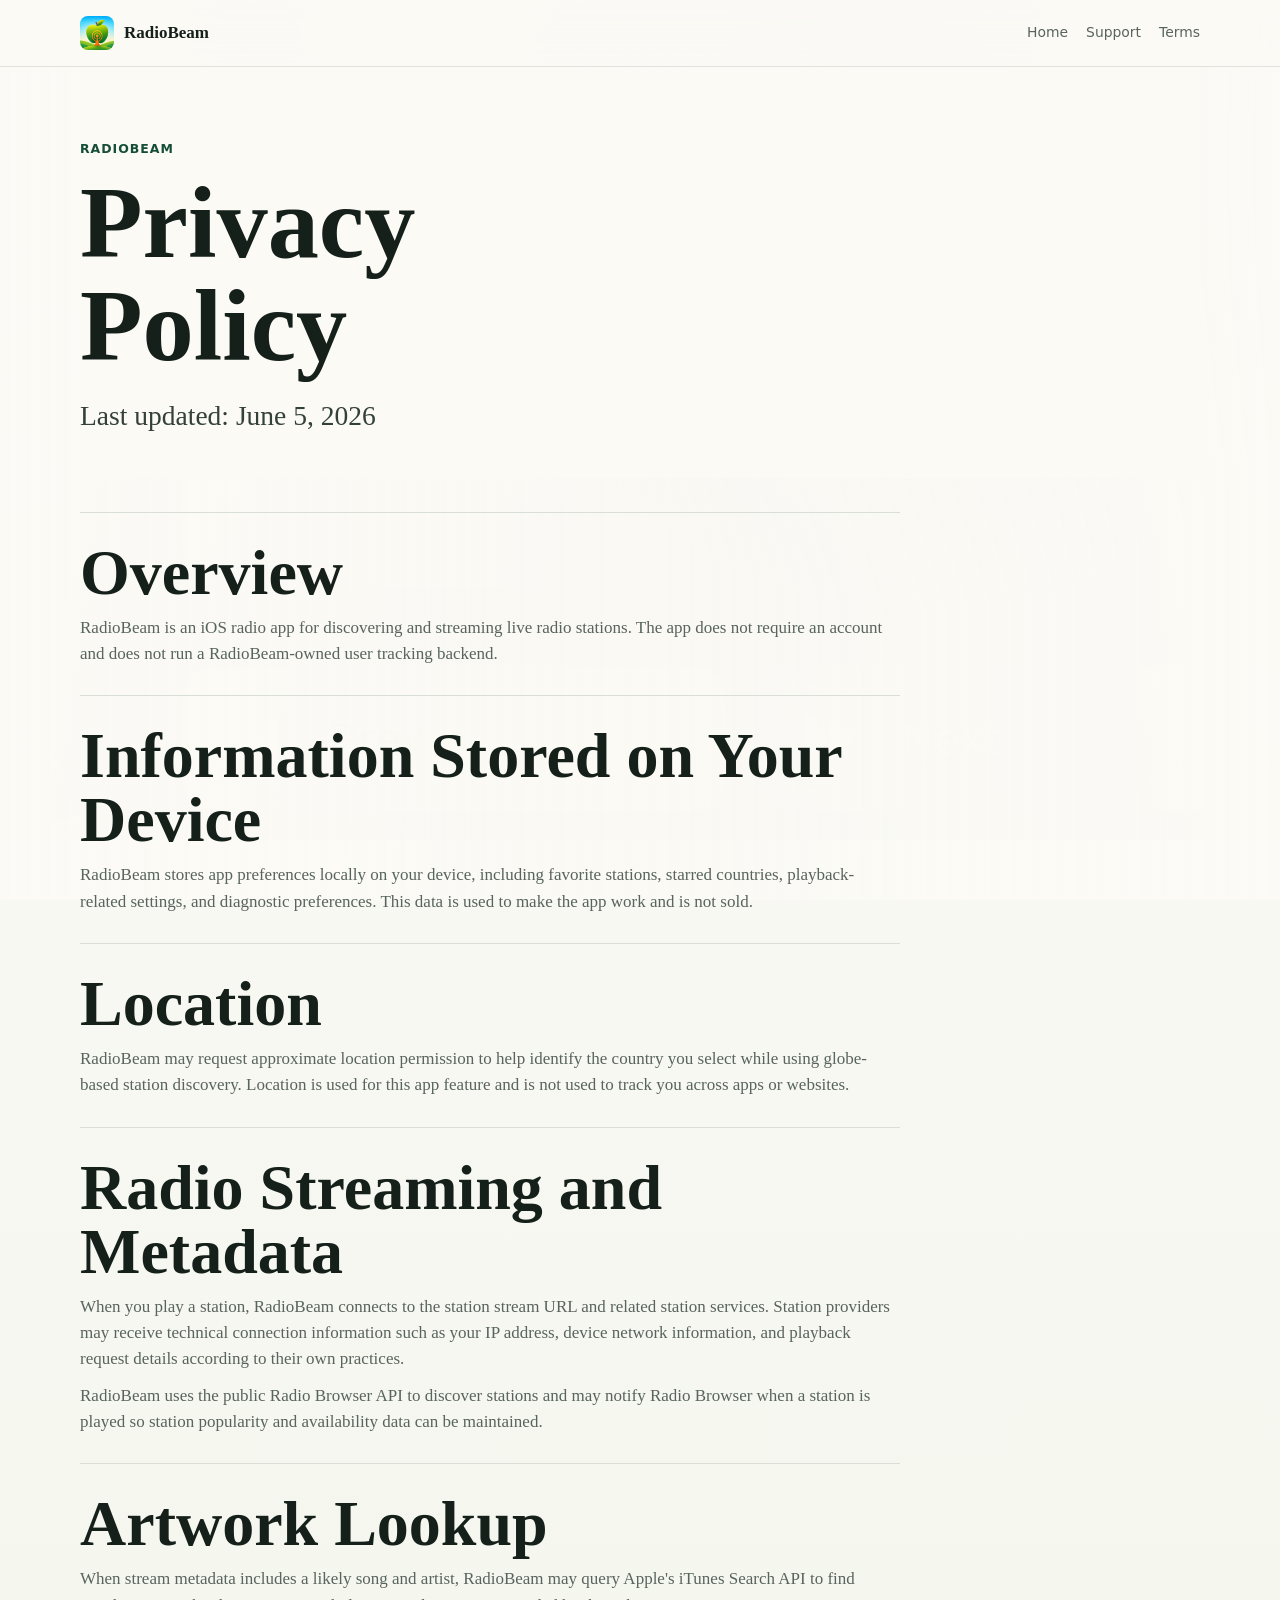
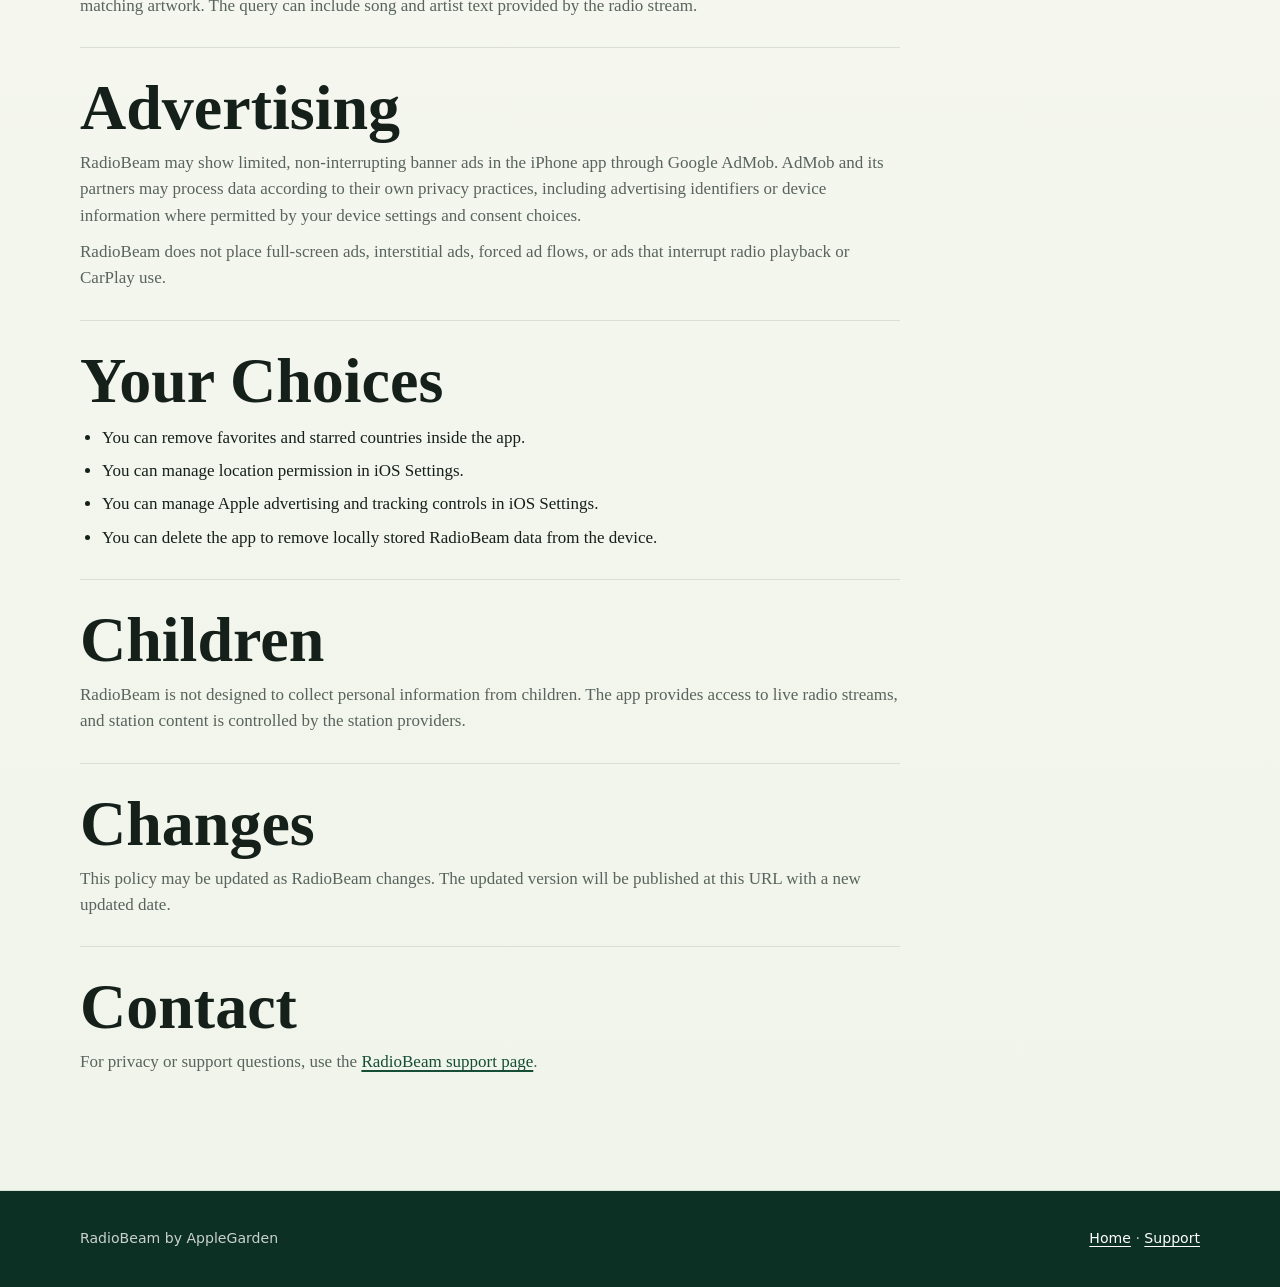
==== docs/privacy/index.html @ c09bc0a4 "Add RadioBeam public Pages site" ====
<!doctype html>
<html lang="en">
  <head>
    <meta charset="utf-8">
    <meta name="viewport" content="width=device-width, initial-scale=1">
    <title>Privacy Policy - RadioBeam</title>
    <meta name="description" content="Privacy Policy for RadioBeam.">
    <link rel="icon" href="../images/radiobeam-logo.png">
    <link rel="stylesheet" href="../assets/site.css">
  </head>
  <body>
    <header class="site-header">
      <nav class="nav" aria-label="Primary">
        <a class="brand" href="../">
          <img src="../images/radiobeam-logo.png" alt="">
          <span>RadioBeam</span>
        </a>
        <div class="nav-links">
          <a href="../">Home</a>
          <a href="../support/">Support</a>
          <a href="../terms/">Terms</a>
        </div>
      </nav>
    </header>

    <main class="wrap">
      <section class="page-hero">
        <p class="eyebrow">RadioBeam</p>
        <h1>Privacy Policy</h1>
        <p class="lead">Last updated: June 5, 2026</p>
      </section>

      <section class="content" aria-label="Privacy Policy content">
        <article class="policy-card">
          <h2>Overview</h2>
          <p>RadioBeam is an iOS radio app for discovering and streaming live radio stations. The app does not require an account and does not run a RadioBeam-owned user tracking backend.</p>
        </article>

        <article class="policy-card">
          <h2>Information Stored on Your Device</h2>
          <p>RadioBeam stores app preferences locally on your device, including favorite stations, starred countries, playback-related settings, and diagnostic preferences. This data is used to make the app work and is not sold.</p>
        </article>

        <article class="policy-card">
          <h2>Location</h2>
          <p>RadioBeam may request approximate location permission to help identify the country you select while using globe-based station discovery. Location is used for this app feature and is not used to track you across apps or websites.</p>
        </article>

        <article class="policy-card">
          <h2>Radio Streaming and Metadata</h2>
          <p>When you play a station, RadioBeam connects to the station stream URL and related station services. Station providers may receive technical connection information such as your IP address, device network information, and playback request details according to their own practices.</p>
          <p>RadioBeam uses the public Radio Browser API to discover stations and may notify Radio Browser when a station is played so station popularity and availability data can be maintained.</p>
        </article>

        <article class="policy-card">
          <h2>Artwork Lookup</h2>
          <p>When stream metadata includes a likely song and artist, RadioBeam may query Apple's iTunes Search API to find matching artwork. The query can include song and artist text provided by the radio stream.</p>
        </article>

        <article class="policy-card">
          <h2>Advertising</h2>
          <p>RadioBeam may show limited, non-interrupting banner ads in the iPhone app through Google AdMob. AdMob and its partners may process data according to their own privacy practices, including advertising identifiers or device information where permitted by your device settings and consent choices.</p>
          <p>RadioBeam does not place full-screen ads, interstitial ads, forced ad flows, or ads that interrupt radio playback or CarPlay use.</p>
        </article>

        <article class="policy-card" id="choices">
          <h2>Your Choices</h2>
          <ul>
            <li>You can remove favorites and starred countries inside the app.</li>
            <li>You can manage location permission in iOS Settings.</li>
            <li>You can manage Apple advertising and tracking controls in iOS Settings.</li>
            <li>You can delete the app to remove locally stored RadioBeam data from the device.</li>
          </ul>
        </article>

        <article class="policy-card">
          <h2>Children</h2>
          <p>RadioBeam is not designed to collect personal information from children. The app provides access to live radio streams, and station content is controlled by the station providers.</p>
        </article>

        <article class="policy-card">
          <h2>Changes</h2>
          <p>This policy may be updated as RadioBeam changes. The updated version will be published at this URL with a new updated date.</p>
        </article>

        <article class="policy-card">
          <h2>Contact</h2>
          <p>For privacy or support questions, use the <a href="../support/">RadioBeam support page</a>.</p>
        </article>
      </section>
    </main>

    <footer class="site-footer">
      <div class="footer-inner">
        <span>RadioBeam by AppleGarden</span>
        <span><a href="../">Home</a> · <a href="../support/">Support</a></span>
      </div>
    </footer>
  </body>
</html>
---- docs/assets/site.css ----
:root {
  color-scheme: light;
  --ink: #16201b;
  --muted: #58645d;
  --paper: #fbfaf5;
  --panel: #ffffff;
  --line: #d9ded6;
  --forest: #154d36;
  --moss: #6f8c44;
  --signal: #f1b84b;
  --sky: #8fc7d5;
  --deep: #0d3024;
  --shadow: 0 22px 60px rgba(15, 34, 25, 0.16);
}

* {
  box-sizing: border-box;
}

html {
  scroll-behavior: smooth;
}

body {
  margin: 0;
  background:
    linear-gradient(180deg, rgba(251, 250, 245, 0.96), rgba(238, 243, 232, 0.92)),
    url("../images/carplay-now-playing.png") center top / min(1400px, 130vw) auto no-repeat fixed;
  color: var(--ink);
  font-family: ui-serif, Georgia, Cambria, "Times New Roman", serif;
  font-size: 17px;
  line-height: 1.55;
}

body::before {
  content: "";
  position: fixed;
  inset: 0;
  z-index: -1;
  background:
    linear-gradient(90deg, rgba(251, 250, 245, 0.96) 0%, rgba(251, 250, 245, 0.84) 48%, rgba(251, 250, 245, 0.96) 100%),
    radial-gradient(circle at 72% 18%, rgba(143, 199, 213, 0.26), transparent 28rem);
  pointer-events: none;
}

a {
  color: var(--forest);
  text-decoration-thickness: 0.09em;
  text-underline-offset: 0.18em;
}

a:hover {
  color: var(--deep);
}

.site-header {
  position: sticky;
  top: 0;
  z-index: 10;
  backdrop-filter: blur(18px);
  background: rgba(251, 250, 245, 0.86);
  border-bottom: 1px solid rgba(217, 222, 214, 0.82);
}

.nav {
  width: min(1120px, calc(100% - 32px));
  min-height: 66px;
  margin: 0 auto;
  display: flex;
  align-items: center;
  justify-content: space-between;
  gap: 20px;
}

.brand {
  display: inline-flex;
  align-items: center;
  gap: 10px;
  color: var(--ink);
  font-weight: 700;
  text-decoration: none;
}

.brand img {
  width: 34px;
  height: 34px;
  border-radius: 8px;
}

.nav-links {
  display: flex;
  flex-wrap: wrap;
  align-items: center;
  justify-content: flex-end;
  gap: 8px 18px;
  font-family: ui-sans-serif, system-ui, -apple-system, BlinkMacSystemFont, "Segoe UI", sans-serif;
  font-size: 0.87rem;
}

.nav-links a {
  color: var(--muted);
  text-decoration: none;
}

.nav-links a:hover {
  color: var(--forest);
}

.wrap {
  width: min(1120px, calc(100% - 32px));
  margin: 0 auto;
}

.hero {
  min-height: calc(100vh - 66px);
  display: grid;
  grid-template-columns: minmax(0, 1.02fr) minmax(320px, 0.98fr);
  align-items: center;
  gap: clamp(34px, 6vw, 78px);
  padding: 54px 0 42px;
}

.eyebrow {
  margin: 0 0 14px;
  color: var(--forest);
  font-family: ui-sans-serif, system-ui, -apple-system, BlinkMacSystemFont, "Segoe UI", sans-serif;
  font-size: 0.78rem;
  font-weight: 800;
  letter-spacing: 0.08em;
  text-transform: uppercase;
}

h1,
h2,
h3 {
  margin: 0;
  line-height: 1;
  letter-spacing: 0;
}

h1 {
  max-width: 100%;
  overflow-wrap: normal;
  font-size: clamp(3.8rem, 7.2vw, 6.8rem);
  font-weight: 900;
}

h2 {
  font-size: clamp(2.2rem, 5vw, 4.4rem);
  font-weight: 900;
}

h3 {
  font-size: 1.18rem;
}

.lead {
  max-width: 620px;
  margin: 22px 0 0;
  color: #344139;
  font-size: clamp(1.25rem, 2.5vw, 1.72rem);
  line-height: 1.25;
}

.hero-actions {
  display: flex;
  flex-wrap: wrap;
  gap: 12px;
  margin-top: 30px;
}

.button {
  display: inline-flex;
  min-height: 46px;
  align-items: center;
  justify-content: center;
  border: 1px solid var(--forest);
  border-radius: 6px;
  padding: 11px 17px;
  background: var(--forest);
  color: #fff;
  font-family: ui-sans-serif, system-ui, -apple-system, BlinkMacSystemFont, "Segoe UI", sans-serif;
  font-size: 0.93rem;
  font-weight: 760;
  text-decoration: none;
}

.button.secondary {
  background: rgba(255, 255, 255, 0.54);
  color: var(--forest);
}

.button:hover {
  transform: translateY(-1px);
}

.device-stage {
  position: relative;
  min-height: 610px;
}

.carplay-shot {
  width: min(100%, 620px);
  margin-left: auto;
  display: block;
  border: 9px solid #101714;
  border-radius: 8px;
  box-shadow: var(--shadow);
}

.phone-shot {
  position: absolute;
  right: min(7vw, 66px);
  bottom: 0;
  width: min(42%, 210px);
  border: 8px solid #101714;
  border-radius: 31px;
  box-shadow: 0 20px 52px rgba(15, 34, 25, 0.22);
}

.stats {
  display: grid;
  grid-template-columns: repeat(3, 1fr);
  gap: 1px;
  margin-top: 38px;
  border: 1px solid var(--line);
  background: var(--line);
}

.stat {
  min-height: 96px;
  padding: 17px 16px;
  background: rgba(255, 255, 255, 0.68);
}

.stat strong {
  display: block;
  color: var(--forest);
  font-size: 1.42rem;
  line-height: 1;
}

.stat span {
  display: block;
  margin-top: 7px;
  color: var(--muted);
  font-family: ui-sans-serif, system-ui, -apple-system, BlinkMacSystemFont, "Segoe UI", sans-serif;
  font-size: 0.82rem;
}

.section {
  padding: 74px 0;
  border-top: 1px solid rgba(217, 222, 214, 0.8);
  background: rgba(251, 250, 245, 0.88);
}

.section.alt {
  background: rgba(231, 239, 225, 0.86);
}

.section-grid {
  display: grid;
  grid-template-columns: minmax(220px, 0.78fr) minmax(0, 1.22fr);
  gap: clamp(32px, 5vw, 70px);
  align-items: start;
}

.section-copy {
  max-width: 560px;
  margin-top: 18px;
  color: var(--muted);
  font-size: 1.05rem;
}

.feature-grid {
  display: grid;
  grid-template-columns: repeat(2, minmax(0, 1fr));
  gap: 14px;
}

.feature {
  min-height: 164px;
  border: 1px solid var(--line);
  border-radius: 8px;
  padding: 22px;
  background: rgba(255, 255, 255, 0.76);
}

.feature p,
.link-row p,
.policy-card p {
  margin: 10px 0 0;
  color: var(--muted);
}

.app-links {
  display: grid;
  gap: 12px;
}

.link-row {
  display: grid;
  grid-template-columns: 1fr auto;
  gap: 18px;
  align-items: center;
  border: 1px solid var(--line);
  border-radius: 8px;
  padding: 18px;
  background: rgba(255, 255, 255, 0.78);
}

.url {
  overflow-wrap: anywhere;
  color: var(--deep);
  font-family: ui-monospace, SFMono-Regular, Menlo, Consolas, "Liberation Mono", monospace;
  font-size: 0.9rem;
}

.copy-button {
  min-width: 82px;
  min-height: 38px;
  border: 1px solid var(--forest);
  border-radius: 6px;
  background: transparent;
  color: var(--forest);
  cursor: pointer;
  font-family: ui-sans-serif, system-ui, -apple-system, BlinkMacSystemFont, "Segoe UI", sans-serif;
  font-weight: 750;
}

.copy-button:hover {
  background: rgba(21, 77, 54, 0.08);
}

.screenshot-row {
  display: grid;
  grid-template-columns: 0.72fr 0.28fr;
  gap: 18px;
  align-items: end;
}

.screenshot-row img {
  width: 100%;
  border: 7px solid #101714;
  box-shadow: var(--shadow);
}

.screenshot-row img:first-child {
  border-radius: 8px;
}

.screenshot-row img:last-child {
  border-radius: 30px;
}

.page-hero {
  padding: 72px 0 44px;
  background: rgba(251, 250, 245, 0.92);
}

.page-hero h1 {
  max-width: 12ch;
  font-size: clamp(3.2rem, 8vw, 6.8rem);
}

.content {
  max-width: 820px;
  padding: 34px 0 86px;
}

.policy-card {
  border-top: 1px solid var(--line);
  padding: 28px 0;
}

.policy-card ul {
  margin: 12px 0 0;
  padding-left: 22px;
}

.policy-card li + li {
  margin-top: 7px;
}

.site-footer {
  border-top: 1px solid var(--line);
  background: var(--deep);
  color: rgba(255, 255, 255, 0.78);
}

.footer-inner {
  width: min(1120px, calc(100% - 32px));
  min-height: 96px;
  margin: 0 auto;
  display: flex;
  align-items: center;
  justify-content: space-between;
  gap: 18px;
  font-family: ui-sans-serif, system-ui, -apple-system, BlinkMacSystemFont, "Segoe UI", sans-serif;
  font-size: 0.88rem;
}

.footer-inner a {
  color: #fff;
}

@media (max-width: 860px) {
  .nav {
    align-items: flex-start;
    flex-direction: column;
    padding: 14px 0;
  }

  .nav-links {
    justify-content: flex-start;
  }

  .hero,
  .section-grid {
    grid-template-columns: 1fr;
  }

  .hero {
    min-height: 0;
    padding-top: 46px;
  }

  .device-stage {
    min-height: auto;
    padding-bottom: 42px;
  }

  .phone-shot {
    width: min(35%, 160px);
    right: 18px;
  }

  .stats,
  .feature-grid,
  .screenshot-row {
    grid-template-columns: 1fr;
  }

  .screenshot-row img:last-child {
    width: min(72%, 270px);
  }

  .link-row {
    grid-template-columns: 1fr;
  }
}

@media (max-width: 540px) {
  body {
    font-size: 16px;
  }

  .wrap,
  .nav,
  .footer-inner {
    width: min(100% - 24px, 1120px);
  }

  h1 {
    font-size: clamp(3.05rem, 16vw, 3.55rem);
  }

  .lead {
    font-size: 1.18rem;
  }

  .hero-actions {
    flex-direction: column;
  }

  .button {
    width: 100%;
  }

  .carplay-shot {
    border-width: 6px;
  }

  .phone-shot {
    position: relative;
    right: auto;
    display: block;
    width: min(72%, 240px);
    margin: -24px auto 0;
  }

  .section {
    padding: 54px 0;
  }

  .footer-inner {
    align-items: flex-start;
    flex-direction: column;
    justify-content: center;
    padding: 22px 0;
  }
}
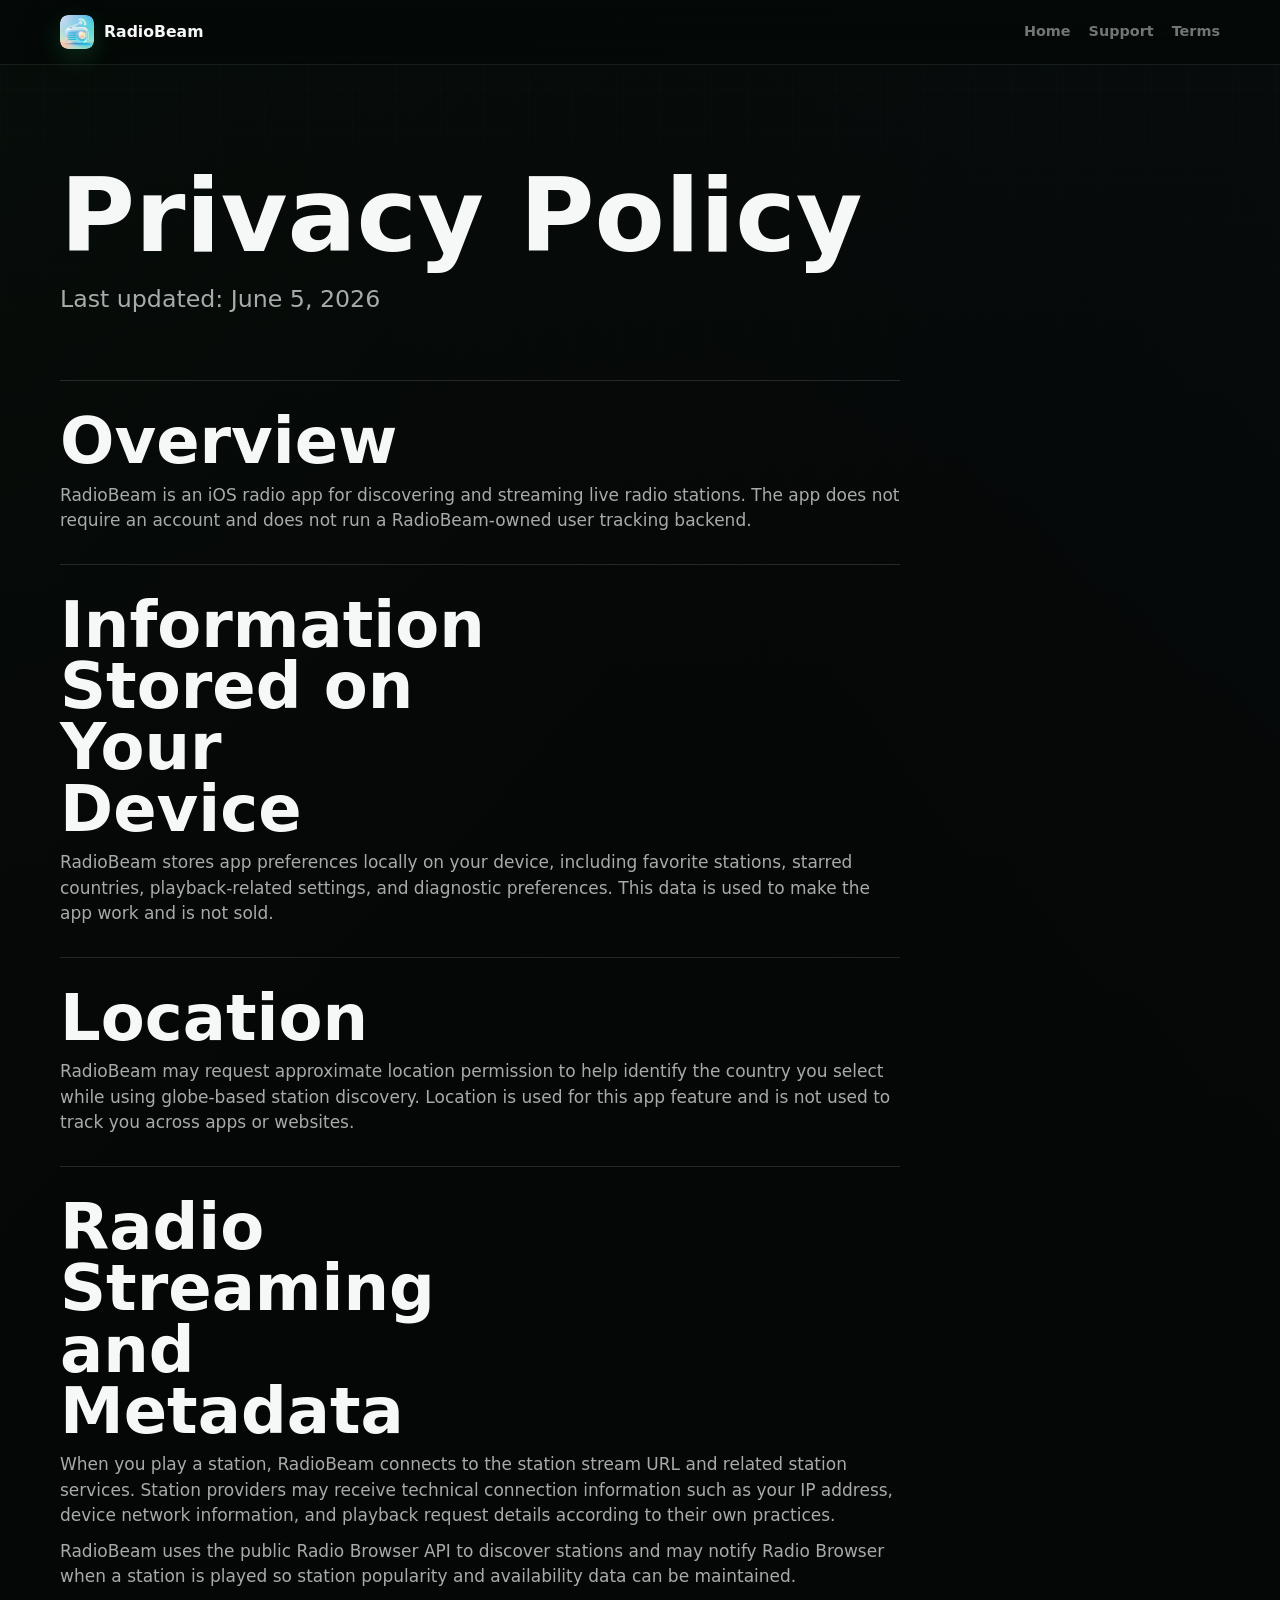
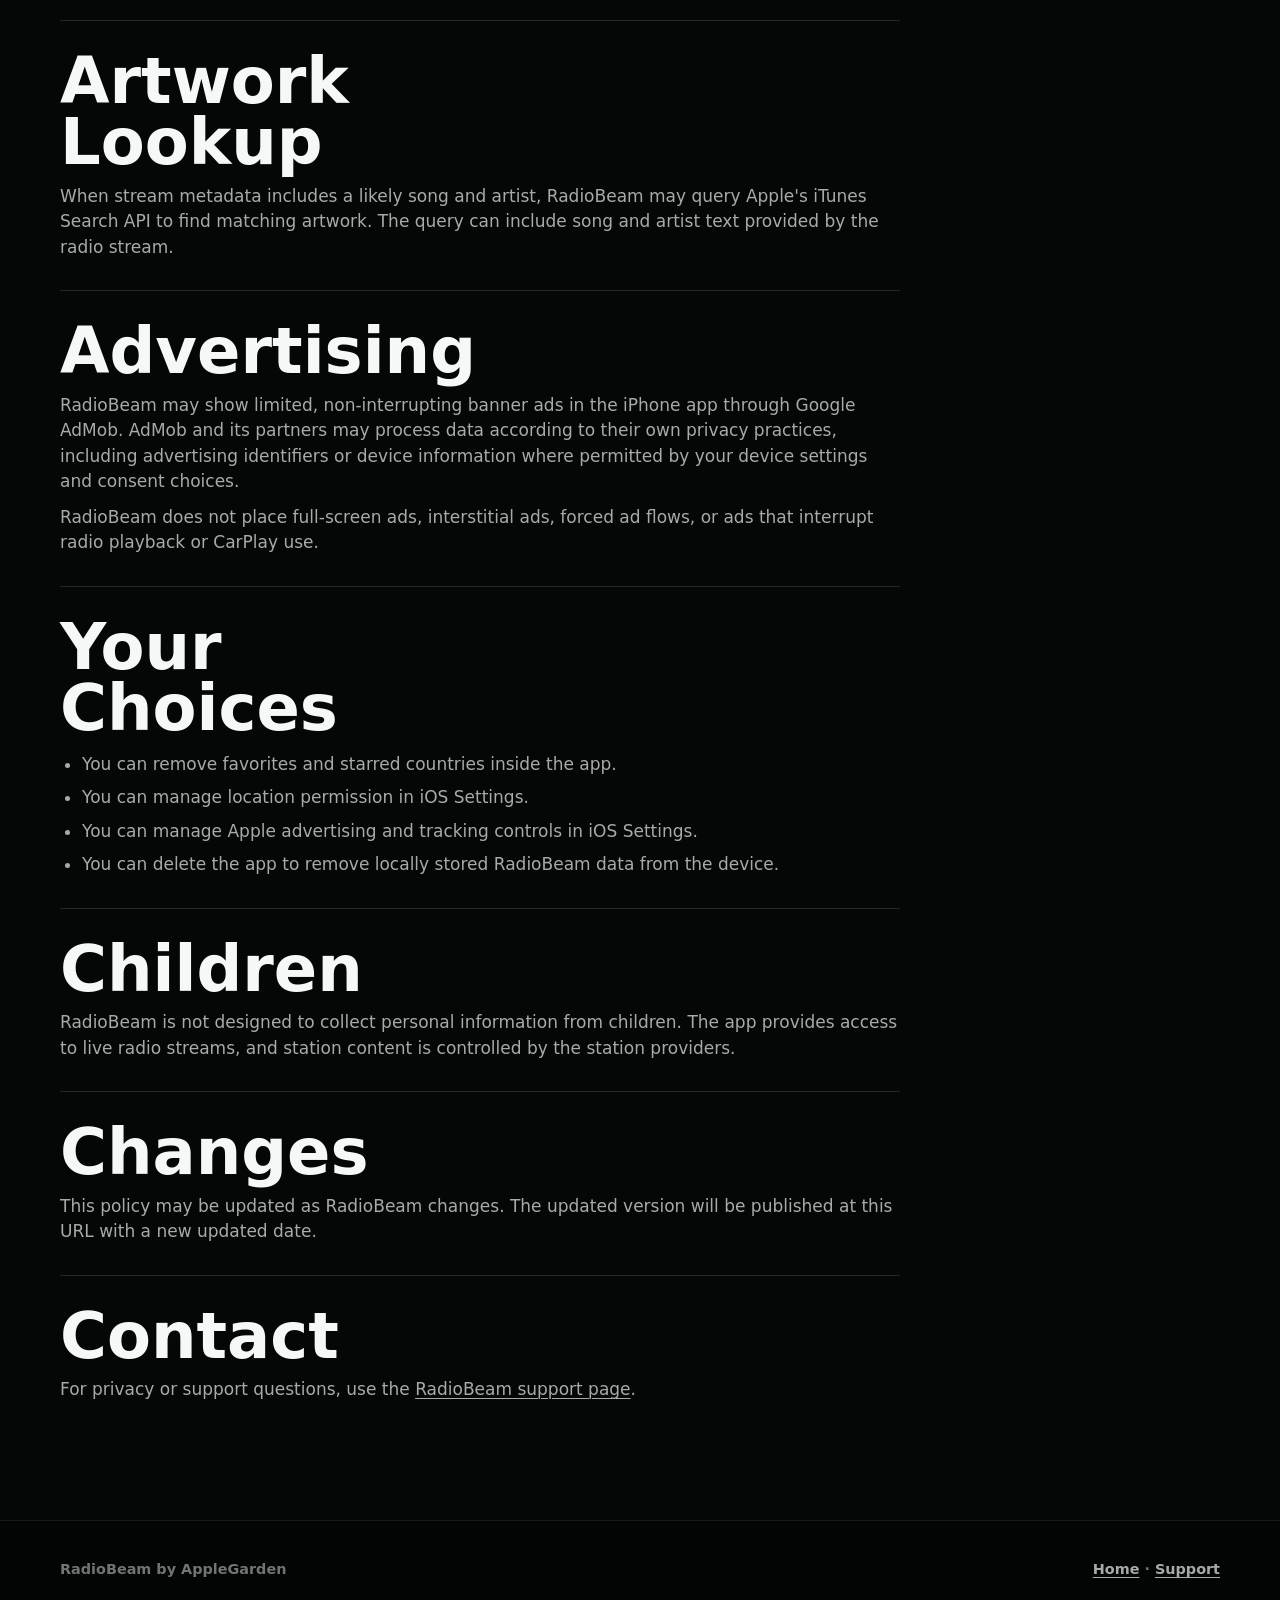
==== commit 6e508967: "Remove green eyebrow labels" ====
--- a/docs/privacy/index.html
+++ b/docs/privacy/index.html
@@ -25,7 +25,6 @@
 
     <main class="wrap">
       <section class="page-hero">
-        <p class="eyebrow">RadioBeam</p>
         <h1>Privacy Policy</h1>
         <p class="lead">Last updated: June 5, 2026</p>
       </section>
--- a/docs/assets/site.css
+++ b/docs/assets/site.css
@@ -1,16 +1,19 @@
 :root {
-  color-scheme: light;
-  --ink: #16201b;
-  --muted: #58645d;
-  --paper: #fbfaf5;
-  --panel: #ffffff;
-  --line: #d9ded6;
-  --forest: #154d36;
-  --moss: #6f8c44;
-  --signal: #f1b84b;
-  --sky: #8fc7d5;
-  --deep: #0d3024;
-  --shadow: 0 22px 60px rgba(15, 34, 25, 0.16);
+  color-scheme: dark;
+  --bg: #050706;
+  --bg-soft: #0a0f0d;
+  --panel: rgba(255, 255, 255, 0.075);
+  --panel-strong: rgba(255, 255, 255, 0.11);
+  --line: rgba(255, 255, 255, 0.13);
+  --line-soft: rgba(255, 255, 255, 0.08);
+  --text: #f5f8f6;
+  --muted: rgba(245, 248, 246, 0.68);
+  --quiet: rgba(245, 248, 246, 0.46);
+  --green: #2fc06d;
+  --green-deep: #0f7a45;
+  --blue: #45a7ff;
+  --yellow: #ffd15f;
+  --shadow: 0 28px 90px rgba(0, 0, 0, 0.45);
 }
 
 * {
@@ -24,12 +27,16 @@
 body {
   margin: 0;
   background:
-    linear-gradient(180deg, rgba(251, 250, 245, 0.96), rgba(238, 243, 232, 0.92)),
-    url("../images/carplay-now-playing.png") center top / min(1400px, 130vw) auto no-repeat fixed;
-  color: var(--ink);
-  font-family: ui-serif, Georgia, Cambria, "Times New Roman", serif;
+    linear-gradient(180deg, rgba(5, 7, 6, 0.84), var(--bg) 56%),
+    linear-gradient(130deg, rgba(47, 192, 109, 0.22), transparent 34%),
+    linear-gradient(235deg, rgba(69, 167, 255, 0.18), transparent 32%),
+    var(--bg);
+  color: var(--text);
+  font-family: -apple-system, BlinkMacSystemFont, "SF Pro Display", "SF Pro Text", "Segoe UI", system-ui, sans-serif;
   font-size: 17px;
-  line-height: 1.55;
+  line-height: 1.5;
+  -webkit-font-smoothing: antialiased;
+  text-rendering: optimizeLegibility;
 }
 
 body::before {
@@ -38,45 +45,48 @@
   inset: 0;
   z-index: -1;
   background:
-    linear-gradient(90deg, rgba(251, 250, 245, 0.96) 0%, rgba(251, 250, 245, 0.84) 48%, rgba(251, 250, 245, 0.96) 100%),
-    radial-gradient(circle at 72% 18%, rgba(143, 199, 213, 0.26), transparent 28rem);
+    linear-gradient(rgba(255, 255, 255, 0.018) 1px, transparent 1px),
+    linear-gradient(90deg, rgba(255, 255, 255, 0.018) 1px, transparent 1px);
+  background-size: 44px 44px;
+  mask-image: linear-gradient(180deg, rgba(0, 0, 0, 0.65), transparent 72%);
   pointer-events: none;
 }
 
 a {
-  color: var(--forest);
-  text-decoration-thickness: 0.09em;
-  text-underline-offset: 0.18em;
+  color: inherit;
+  text-decoration-thickness: 0.08em;
+  text-underline-offset: 0.2em;
 }
 
 a:hover {
-  color: var(--deep);
+  color: #ffffff;
 }
 
 .site-header {
   position: sticky;
   top: 0;
   z-index: 10;
-  backdrop-filter: blur(18px);
-  background: rgba(251, 250, 245, 0.86);
-  border-bottom: 1px solid rgba(217, 222, 214, 0.82);
+  border-bottom: 1px solid var(--line-soft);
+  background: rgba(5, 7, 6, 0.72);
+  backdrop-filter: saturate(180%) blur(22px);
 }
 
 .nav {
-  width: min(1120px, calc(100% - 32px));
-  min-height: 66px;
+  width: min(1160px, calc(100% - 32px));
+  min-height: 64px;
   margin: 0 auto;
   display: flex;
   align-items: center;
   justify-content: space-between;
-  gap: 20px;
+  gap: 22px;
 }
 
 .brand {
   display: inline-flex;
   align-items: center;
   gap: 10px;
-  color: var(--ink);
+  color: var(--text);
+  font-size: 0.98rem;
   font-weight: 700;
   text-decoration: none;
 }
@@ -85,6 +95,7 @@
   width: 34px;
   height: 34px;
   border-radius: 8px;
+  box-shadow: 0 8px 24px rgba(47, 192, 109, 0.2);
 }
 
 .nav-links {
@@ -93,73 +104,67 @@
   align-items: center;
   justify-content: flex-end;
   gap: 8px 18px;
-  font-family: ui-sans-serif, system-ui, -apple-system, BlinkMacSystemFont, "Segoe UI", sans-serif;
-  font-size: 0.87rem;
+  font-size: 0.9rem;
+  font-weight: 600;
 }
 
 .nav-links a {
-  color: var(--muted);
+  color: var(--quiet);
   text-decoration: none;
 }
 
 .nav-links a:hover {
-  color: var(--forest);
+  color: var(--text);
 }
 
 .wrap {
-  width: min(1120px, calc(100% - 32px));
+  width: min(1160px, calc(100% - 32px));
   margin: 0 auto;
 }
 
 .hero {
-  min-height: calc(100vh - 66px);
+  min-height: calc(100vh - 64px);
   display: grid;
-  grid-template-columns: minmax(0, 1.02fr) minmax(320px, 0.98fr);
-  align-items: center;
-  gap: clamp(34px, 6vw, 78px);
-  padding: 54px 0 42px;
-}
-
-.eyebrow {
-  margin: 0 0 14px;
-  color: var(--forest);
-  font-family: ui-sans-serif, system-ui, -apple-system, BlinkMacSystemFont, "Segoe UI", sans-serif;
-  font-size: 0.78rem;
-  font-weight: 800;
-  letter-spacing: 0.08em;
-  text-transform: uppercase;
+  grid-template-columns: minmax(0, 0.92fr) minmax(350px, 1.08fr);
+  align-items: center;
+  gap: clamp(34px, 5.5vw, 86px);
+  padding: clamp(48px, 8vw, 96px) 0 56px;
 }
 
 h1,
 h2,
 h3 {
   margin: 0;
-  line-height: 1;
   letter-spacing: 0;
 }
 
 h1 {
-  max-width: 100%;
-  overflow-wrap: normal;
-  font-size: clamp(3.8rem, 7.2vw, 6.8rem);
-  font-weight: 900;
+  max-width: 10ch;
+  font-size: clamp(3.8rem, 6.4vw, 5.9rem);
+  font-weight: 800;
+  line-height: 0.92;
 }
 
 h2 {
-  font-size: clamp(2.2rem, 5vw, 4.4rem);
-  font-weight: 900;
+  max-width: 9ch;
+  font-size: clamp(2.55rem, 5vw, 4.8rem);
+  font-weight: 760;
+  line-height: 0.96;
 }
 
 h3 {
-  font-size: 1.18rem;
+  font-size: 1.04rem;
+  font-weight: 720;
+  line-height: 1.2;
 }
 
 .lead {
-  max-width: 620px;
+  max-width: 600px;
   margin: 22px 0 0;
-  color: #344139;
-  font-size: clamp(1.25rem, 2.5vw, 1.72rem);
-  line-height: 1.25;
+  color: var(--muted);
+  font-size: clamp(1.18rem, 2vw, 1.48rem);
+  font-weight: 520;
+  line-height: 1.22;
 }
 
 .hero-actions {
@@ -174,94 +179,108 @@
   min-height: 46px;
   align-items: center;
   justify-content: center;
-  border: 1px solid var(--forest);
-  border-radius: 6px;
-  padding: 11px 17px;
-  background: var(--forest);
-  color: #fff;
-  font-family: ui-sans-serif, system-ui, -apple-system, BlinkMacSystemFont, "Segoe UI", sans-serif;
-  font-size: 0.93rem;
+  border: 1px solid rgba(255, 255, 255, 0.16);
+  border-radius: 8px;
+  padding: 11px 18px;
+  background: linear-gradient(180deg, #34d679, var(--green-deep));
+  color: #031108;
+  font-size: 0.95rem;
   font-weight: 760;
   text-decoration: none;
+  box-shadow: 0 12px 34px rgba(47, 192, 109, 0.24);
 }
 
 .button.secondary {
-  background: rgba(255, 255, 255, 0.54);
-  color: var(--forest);
+  background: rgba(255, 255, 255, 0.07);
+  color: var(--text);
+  box-shadow: none;
 }
 
 .button:hover {
   transform: translateY(-1px);
 }
 
+.stats {
+  display: grid;
+  grid-template-columns: repeat(3, minmax(0, 1fr));
+  gap: 10px;
+  margin-top: 34px;
+}
+
+.stat {
+  min-height: 102px;
+  border: 1px solid var(--line);
+  border-radius: 8px;
+  padding: 16px;
+  background: var(--panel);
+  backdrop-filter: blur(18px);
+}
+
+.stat strong {
+  display: block;
+  color: var(--text);
+  font-size: 1.12rem;
+  font-weight: 740;
+  line-height: 1.05;
+}
+
+.stat span {
+  display: block;
+  margin-top: 8px;
+  color: var(--quiet);
+  font-size: 0.82rem;
+  font-weight: 550;
+  line-height: 1.32;
+}
+
 .device-stage {
   position: relative;
-  min-height: 610px;
+  min-height: 620px;
+}
+
+.device-stage::before {
+  content: "";
+  position: absolute;
+  inset: 12% -4% 8% 10%;
+  z-index: -1;
+  border-radius: 8px;
+  background: linear-gradient(145deg, rgba(47, 192, 109, 0.2), rgba(69, 167, 255, 0.12));
+  filter: blur(34px);
 }
 
 .carplay-shot {
-  width: min(100%, 620px);
+  width: min(100%, 660px);
   margin-left: auto;
   display: block;
-  border: 9px solid #101714;
+  border: 7px solid #0c0f0e;
   border-radius: 8px;
   box-shadow: var(--shadow);
 }
 
 .phone-shot {
   position: absolute;
-  right: min(7vw, 66px);
+  right: min(6vw, 58px);
   bottom: 0;
-  width: min(42%, 210px);
-  border: 8px solid #101714;
-  border-radius: 31px;
-  box-shadow: 0 20px 52px rgba(15, 34, 25, 0.22);
-}
-
-.stats {
-  display: grid;
-  grid-template-columns: repeat(3, 1fr);
-  gap: 1px;
-  margin-top: 38px;
-  border: 1px solid var(--line);
-  background: var(--line);
-}
-
-.stat {
-  min-height: 96px;
-  padding: 17px 16px;
-  background: rgba(255, 255, 255, 0.68);
-}
-
-.stat strong {
-  display: block;
-  color: var(--forest);
-  font-size: 1.42rem;
-  line-height: 1;
-}
-
-.stat span {
-  display: block;
-  margin-top: 7px;
-  color: var(--muted);
-  font-family: ui-sans-serif, system-ui, -apple-system, BlinkMacSystemFont, "Segoe UI", sans-serif;
-  font-size: 0.82rem;
+  width: min(39%, 210px);
+  border: 7px solid #0c0f0e;
+  border-radius: 32px;
+  box-shadow: 0 24px 64px rgba(0, 0, 0, 0.55);
 }
 
 .section {
-  padding: 74px 0;
-  border-top: 1px solid rgba(217, 222, 214, 0.8);
-  background: rgba(251, 250, 245, 0.88);
+  padding: clamp(70px, 9vw, 112px) 0;
+  border-top: 1px solid var(--line-soft);
+  background: rgba(5, 7, 6, 0.62);
 }
 
 .section.alt {
-  background: rgba(231, 239, 225, 0.86);
+  background: linear-gradient(180deg, rgba(13, 22, 18, 0.92), rgba(5, 7, 6, 0.88));
 }
 
 .section-grid {
   display: grid;
-  grid-template-columns: minmax(220px, 0.78fr) minmax(0, 1.22fr);
-  gap: clamp(32px, 5vw, 70px);
+  grid-template-columns: minmax(240px, 0.78fr) minmax(0, 1.22fr);
+  gap: clamp(32px, 5vw, 76px);
   align-items: start;
 }
 
@@ -270,6 +289,7 @@
   margin-top: 18px;
   color: var(--muted);
   font-size: 1.05rem;
+  font-weight: 500;
 }
 
 .feature-grid {
@@ -279,57 +299,18 @@
 }
 
 .feature {
-  min-height: 164px;
+  min-height: 166px;
   border: 1px solid var(--line);
   border-radius: 8px;
   padding: 22px;
-  background: rgba(255, 255, 255, 0.76);
+  background: var(--panel);
+  backdrop-filter: blur(18px);
 }
 
 .feature p,
-.link-row p,
 .policy-card p {
   margin: 10px 0 0;
   color: var(--muted);
-}
-
-.app-links {
-  display: grid;
-  gap: 12px;
-}
-
-.link-row {
-  display: grid;
-  grid-template-columns: 1fr auto;
-  gap: 18px;
-  align-items: center;
-  border: 1px solid var(--line);
-  border-radius: 8px;
-  padding: 18px;
-  background: rgba(255, 255, 255, 0.78);
-}
-
-.url {
-  overflow-wrap: anywhere;
-  color: var(--deep);
-  font-family: ui-monospace, SFMono-Regular, Menlo, Consolas, "Liberation Mono", monospace;
-  font-size: 0.9rem;
-}
-
-.copy-button {
-  min-width: 82px;
-  min-height: 38px;
-  border: 1px solid var(--forest);
-  border-radius: 6px;
-  background: transparent;
-  color: var(--forest);
-  cursor: pointer;
-  font-family: ui-sans-serif, system-ui, -apple-system, BlinkMacSystemFont, "Segoe UI", sans-serif;
-  font-weight: 750;
-}
-
-.copy-button:hover {
-  background: rgba(21, 77, 54, 0.08);
 }
 
 .screenshot-row {
@@ -341,7 +322,7 @@
 
 .screenshot-row img {
   width: 100%;
-  border: 7px solid #101714;
+  border: 7px solid #0c0f0e;
   box-shadow: var(--shadow);
 }
 
@@ -350,61 +331,61 @@
 }
 
 .screenshot-row img:last-child {
-  border-radius: 30px;
+  border-radius: 32px;
 }
 
 .page-hero {
-  padding: 72px 0 44px;
-  background: rgba(251, 250, 245, 0.92);
+  padding: clamp(66px, 9vw, 104px) 0 44px;
 }
 
 .page-hero h1 {
   max-width: 12ch;
-  font-size: clamp(3.2rem, 8vw, 6.8rem);
+  font-size: clamp(3.4rem, 8vw, 6.8rem);
 }
 
 .content {
-  max-width: 820px;
-  padding: 34px 0 86px;
+  max-width: 840px;
+  padding: 22px 0 88px;
 }
 
 .policy-card {
   border-top: 1px solid var(--line);
-  padding: 28px 0;
+  padding: 30px 0;
 }
 
 .policy-card ul {
   margin: 12px 0 0;
   padding-left: 22px;
+  color: var(--muted);
 }
 
 .policy-card li + li {
-  margin-top: 7px;
+  margin-top: 8px;
 }
 
 .site-footer {
-  border-top: 1px solid var(--line);
-  background: var(--deep);
-  color: rgba(255, 255, 255, 0.78);
+  border-top: 1px solid var(--line-soft);
+  background: #030504;
+  color: var(--quiet);
 }
 
 .footer-inner {
-  width: min(1120px, calc(100% - 32px));
+  width: min(1160px, calc(100% - 32px));
   min-height: 96px;
   margin: 0 auto;
   display: flex;
   align-items: center;
   justify-content: space-between;
   gap: 18px;
-  font-family: ui-sans-serif, system-ui, -apple-system, BlinkMacSystemFont, "Segoe UI", sans-serif;
-  font-size: 0.88rem;
+  font-size: 0.9rem;
+  font-weight: 560;
 }
 
 .footer-inner a {
-  color: #fff;
-}
-
-@media (max-width: 860px) {
+  color: var(--muted);
+}
+
+@media (max-width: 900px) {
   .nav {
     align-items: flex-start;
     flex-direction: column;
@@ -422,7 +403,11 @@
 
   .hero {
     min-height: 0;
-    padding-top: 46px;
+  }
+
+  h1,
+  h2 {
+    max-width: 11ch;
   }
 
   .device-stage {
@@ -444,10 +429,6 @@
   .screenshot-row img:last-child {
     width: min(72%, 270px);
   }
-
-  .link-row {
-    grid-template-columns: 1fr;
-  }
 }
 
 @media (max-width: 540px) {
@@ -458,15 +439,19 @@
   .wrap,
   .nav,
   .footer-inner {
-    width: min(100% - 24px, 1120px);
+    width: min(100% - 24px, 1160px);
   }
 
   h1 {
-    font-size: clamp(3.05rem, 16vw, 3.55rem);
+    font-size: clamp(3.2rem, 17vw, 4rem);
+  }
+
+  h2 {
+    font-size: clamp(2.35rem, 12vw, 3.1rem);
   }
 
   .lead {
-    font-size: 1.18rem;
+    font-size: 1.12rem;
   }
 
   .hero-actions {
@@ -477,8 +462,12 @@
     width: 100%;
   }
 
+  .stats {
+    gap: 8px;
+  }
+
   .carplay-shot {
-    border-width: 6px;
+    border-width: 5px;
   }
 
   .phone-shot {
@@ -486,11 +475,11 @@
     right: auto;
     display: block;
     width: min(72%, 240px);
-    margin: -24px auto 0;
+    margin: -22px auto 0;
   }
 
   .section {
-    padding: 54px 0;
+    padding: 58px 0;
   }
 
   .footer-inner {
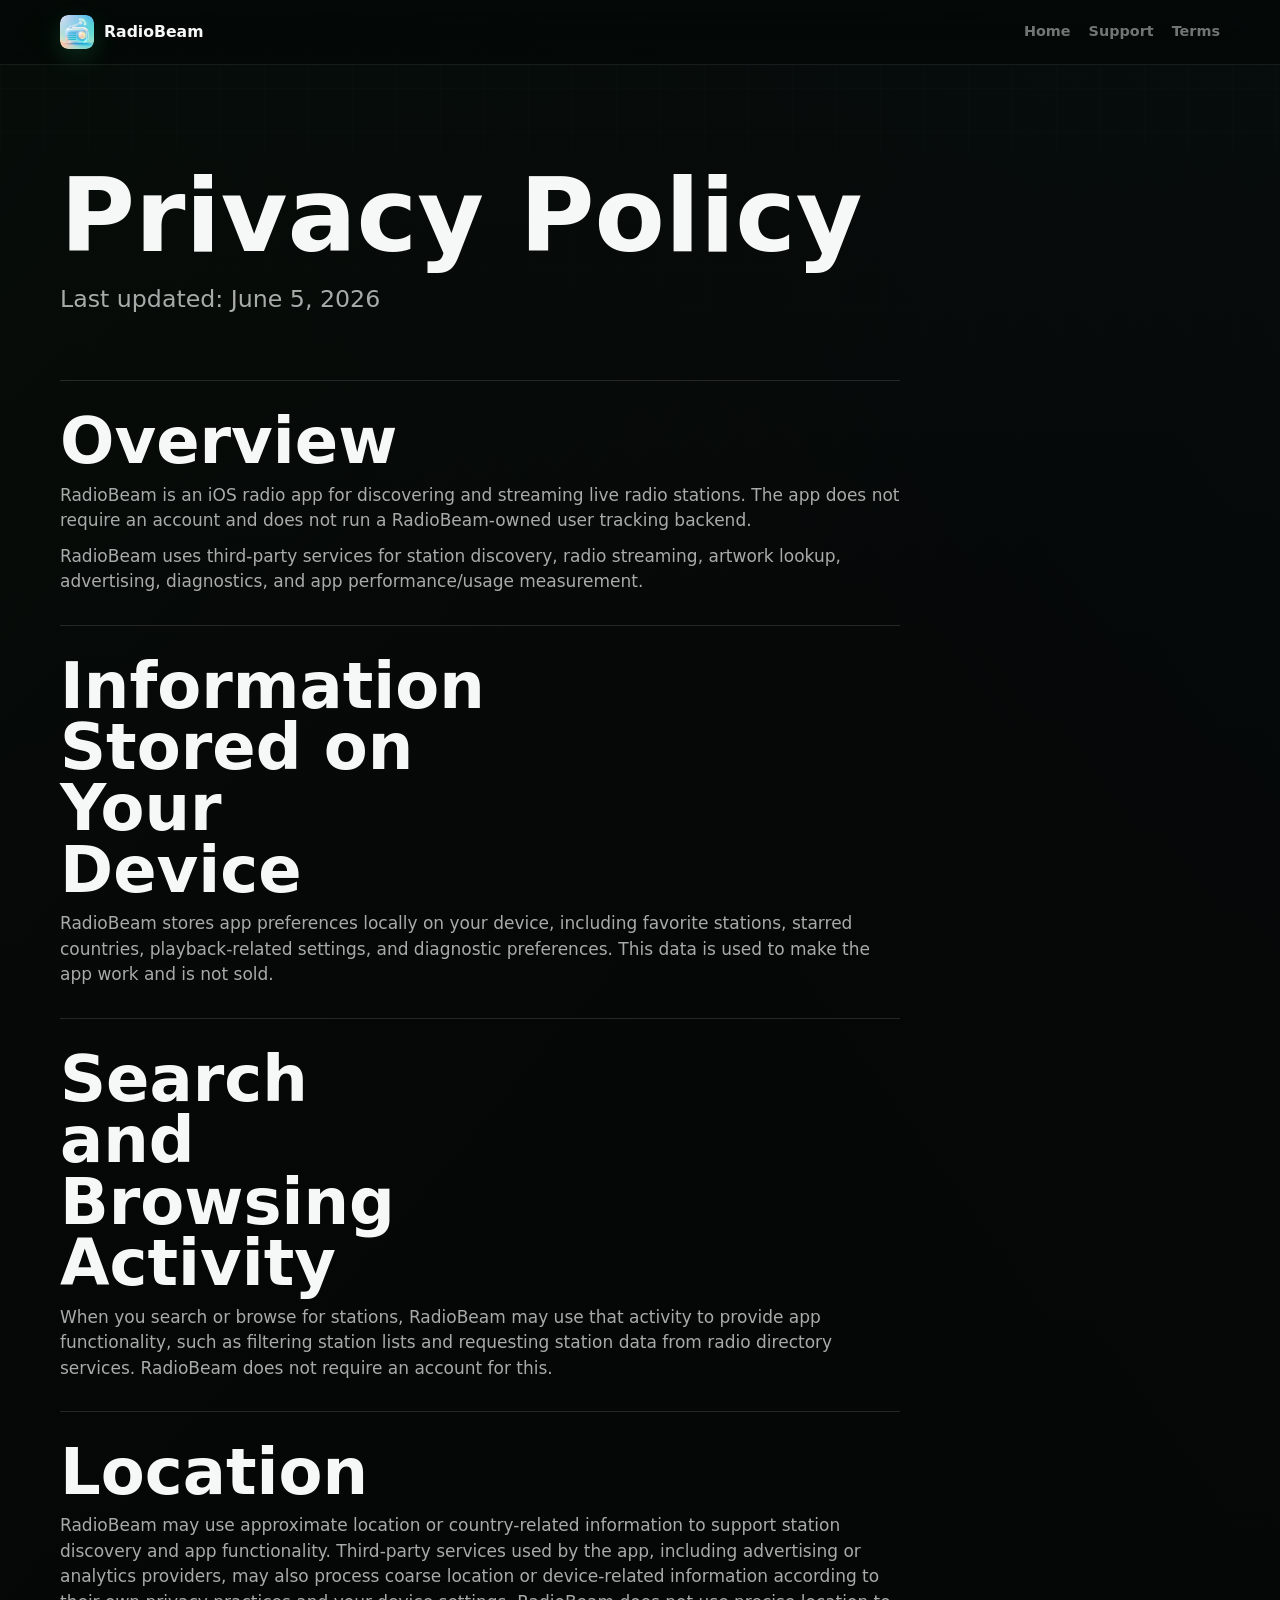
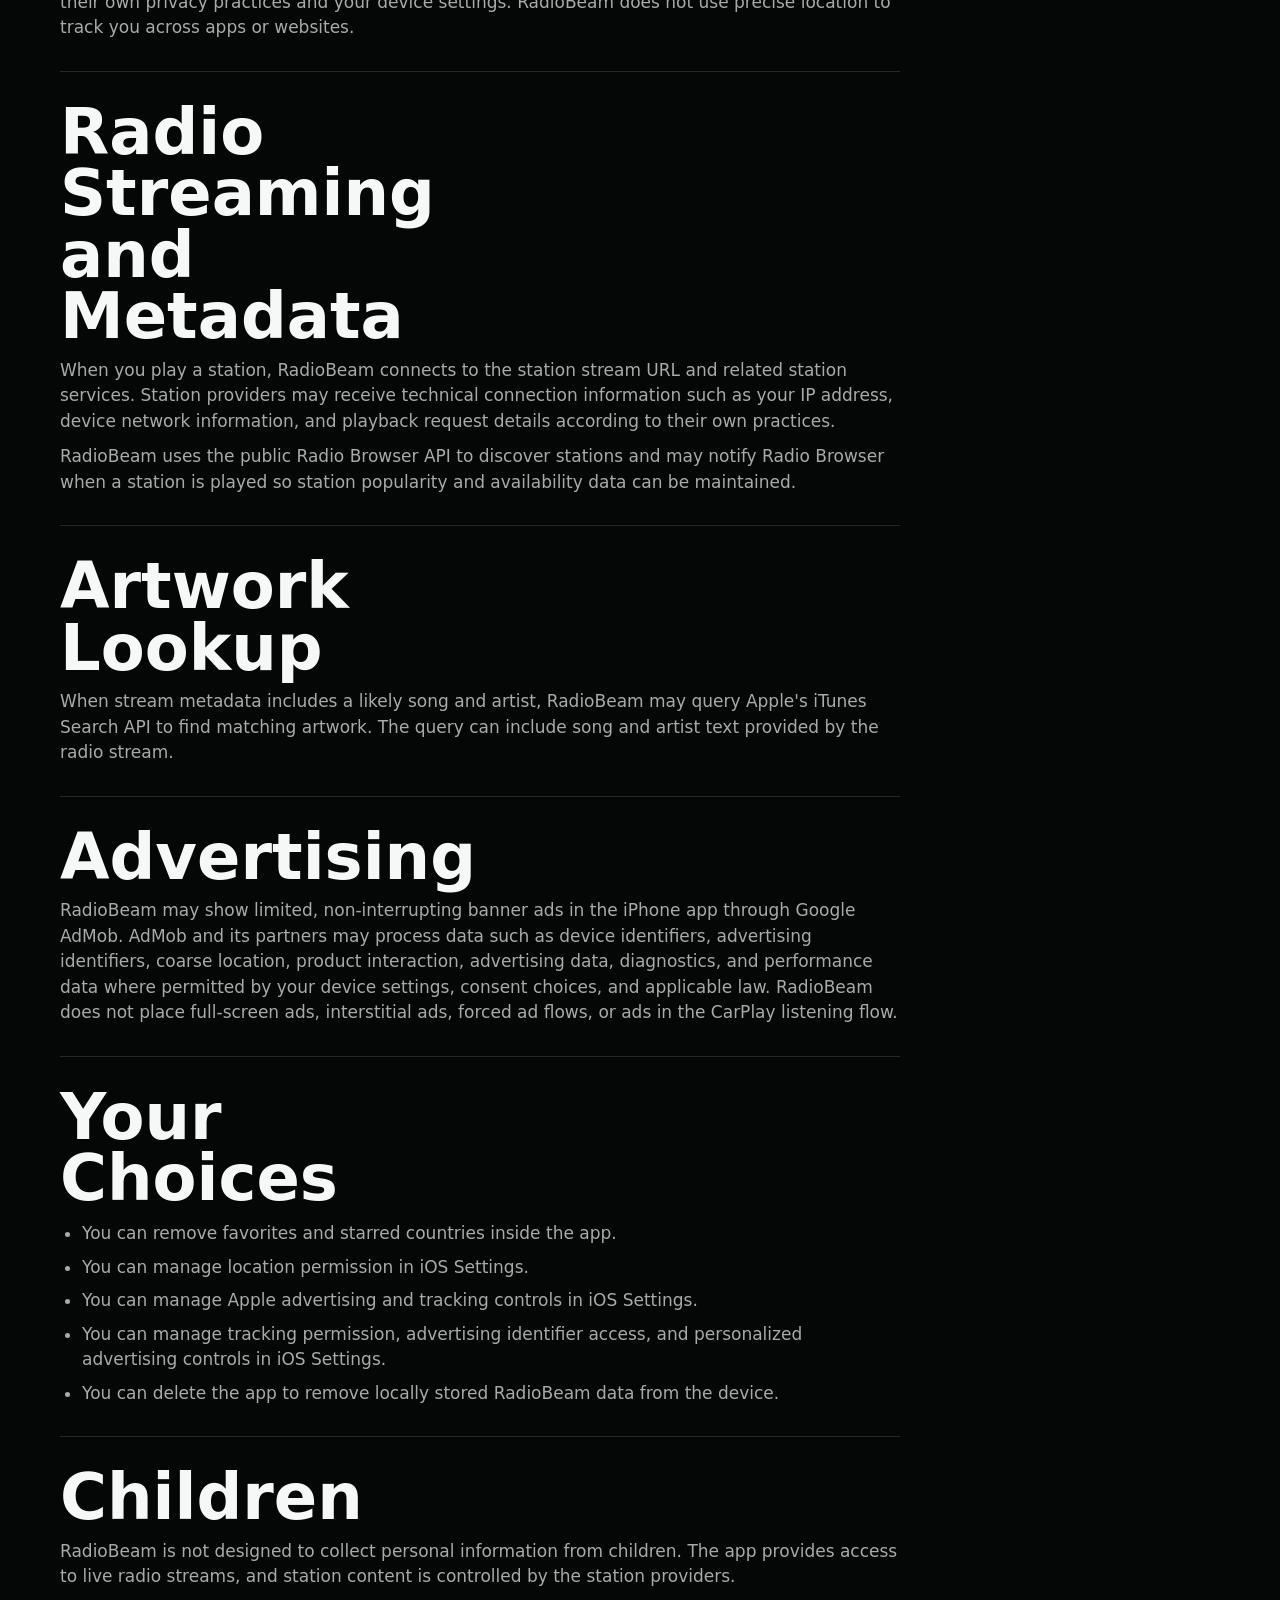
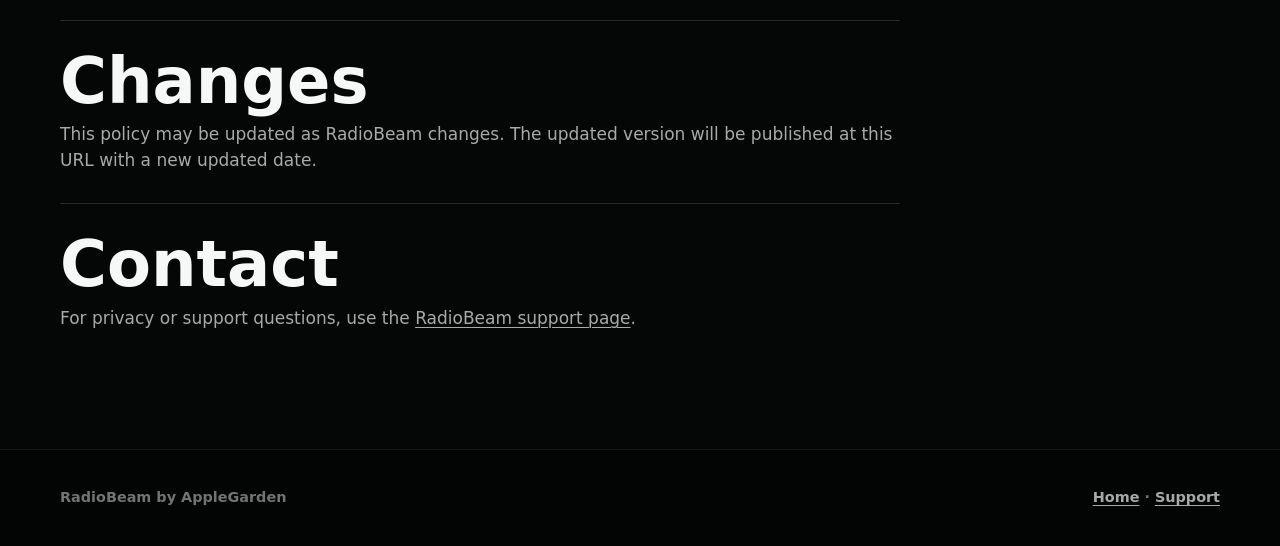
==== commit 4ba4aa1c: "Clarify compliance copy" ====
--- a/docs/privacy/index.html
+++ b/docs/privacy/index.html
@@ -33,6 +33,7 @@
         <article class="policy-card">
           <h2>Overview</h2>
           <p>RadioBeam is an iOS radio app for discovering and streaming live radio stations. The app does not require an account and does not run a RadioBeam-owned user tracking backend.</p>
+          <p>RadioBeam uses third-party services for station discovery, radio streaming, artwork lookup, advertising, diagnostics, and app performance/usage measurement.</p>
         </article>
 
         <article class="policy-card">
@@ -41,8 +42,13 @@
         </article>
 
         <article class="policy-card">
+          <h2>Search and Browsing Activity</h2>
+          <p>When you search or browse for stations, RadioBeam may use that activity to provide app functionality, such as filtering station lists and requesting station data from radio directory services. RadioBeam does not require an account for this.</p>
+        </article>
+
+        <article class="policy-card">
           <h2>Location</h2>
-          <p>RadioBeam may request approximate location permission to help identify the country you select while using globe-based station discovery. Location is used for this app feature and is not used to track you across apps or websites.</p>
+          <p>RadioBeam may use approximate location or country-related information to support station discovery and app functionality. Third-party services used by the app, including advertising or analytics providers, may also process coarse location or device-related information according to their own privacy practices and your device settings. RadioBeam does not use precise location to track you across apps or websites.</p>
         </article>
 
         <article class="policy-card">
@@ -58,8 +64,7 @@
 
         <article class="policy-card">
           <h2>Advertising</h2>
-          <p>RadioBeam may show limited, non-interrupting banner ads in the iPhone app through Google AdMob. AdMob and its partners may process data according to their own privacy practices, including advertising identifiers or device information where permitted by your device settings and consent choices.</p>
-          <p>RadioBeam does not place full-screen ads, interstitial ads, forced ad flows, or ads that interrupt radio playback or CarPlay use.</p>
+          <p>RadioBeam may show limited, non-interrupting banner ads in the iPhone app through Google AdMob. AdMob and its partners may process data such as device identifiers, advertising identifiers, coarse location, product interaction, advertising data, diagnostics, and performance data where permitted by your device settings, consent choices, and applicable law. RadioBeam does not place full-screen ads, interstitial ads, forced ad flows, or ads in the CarPlay listening flow.</p>
         </article>
 
         <article class="policy-card" id="choices">
@@ -68,6 +73,7 @@
             <li>You can remove favorites and starred countries inside the app.</li>
             <li>You can manage location permission in iOS Settings.</li>
             <li>You can manage Apple advertising and tracking controls in iOS Settings.</li>
+            <li>You can manage tracking permission, advertising identifier access, and personalized advertising controls in iOS Settings.</li>
             <li>You can delete the app to remove locally stored RadioBeam data from the device.</li>
           </ul>
         </article>
--- a/docs/assets/site.css
+++ b/docs/assets/site.css
@@ -307,6 +307,11 @@
   backdrop-filter: blur(18px);
 }
 
+.feature.note {
+  grid-column: 1 / -1;
+  min-height: 0;
+}
+
 .feature p,
 .policy-card p {
   margin: 10px 0 0;
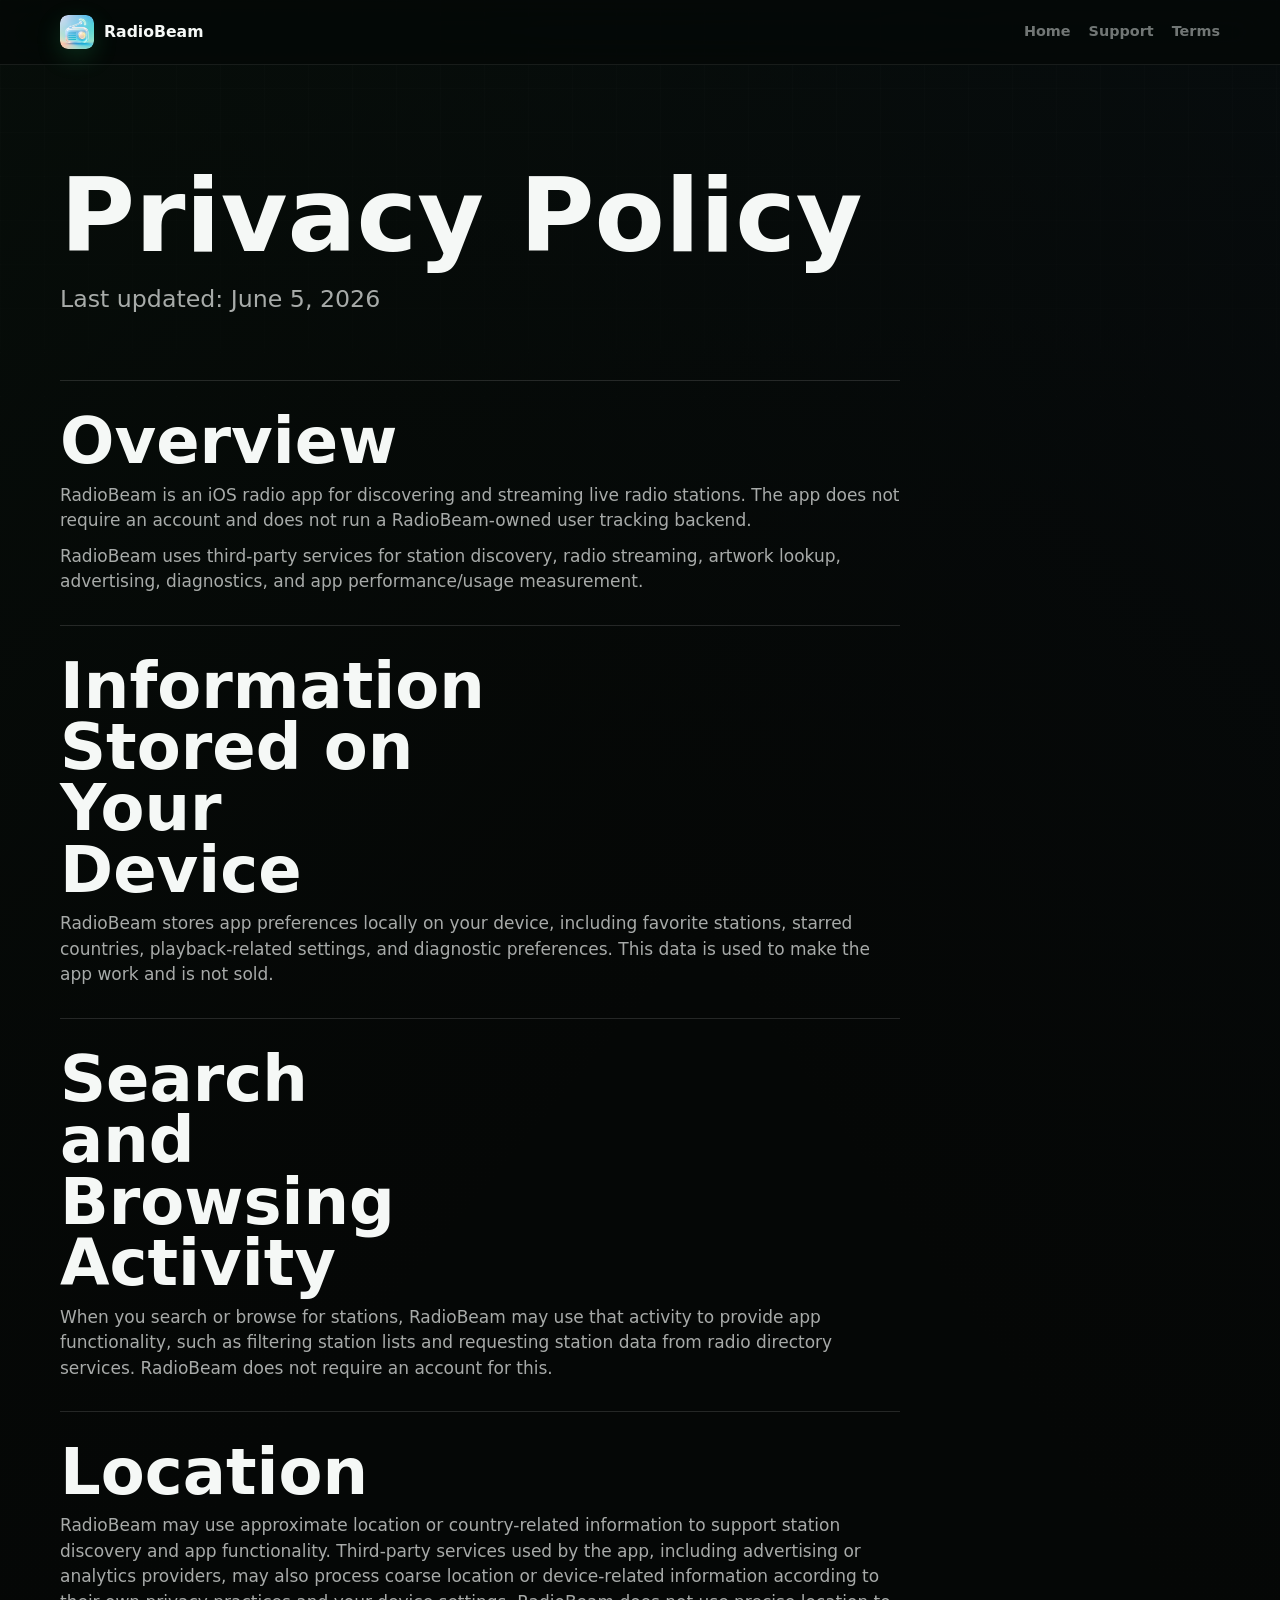
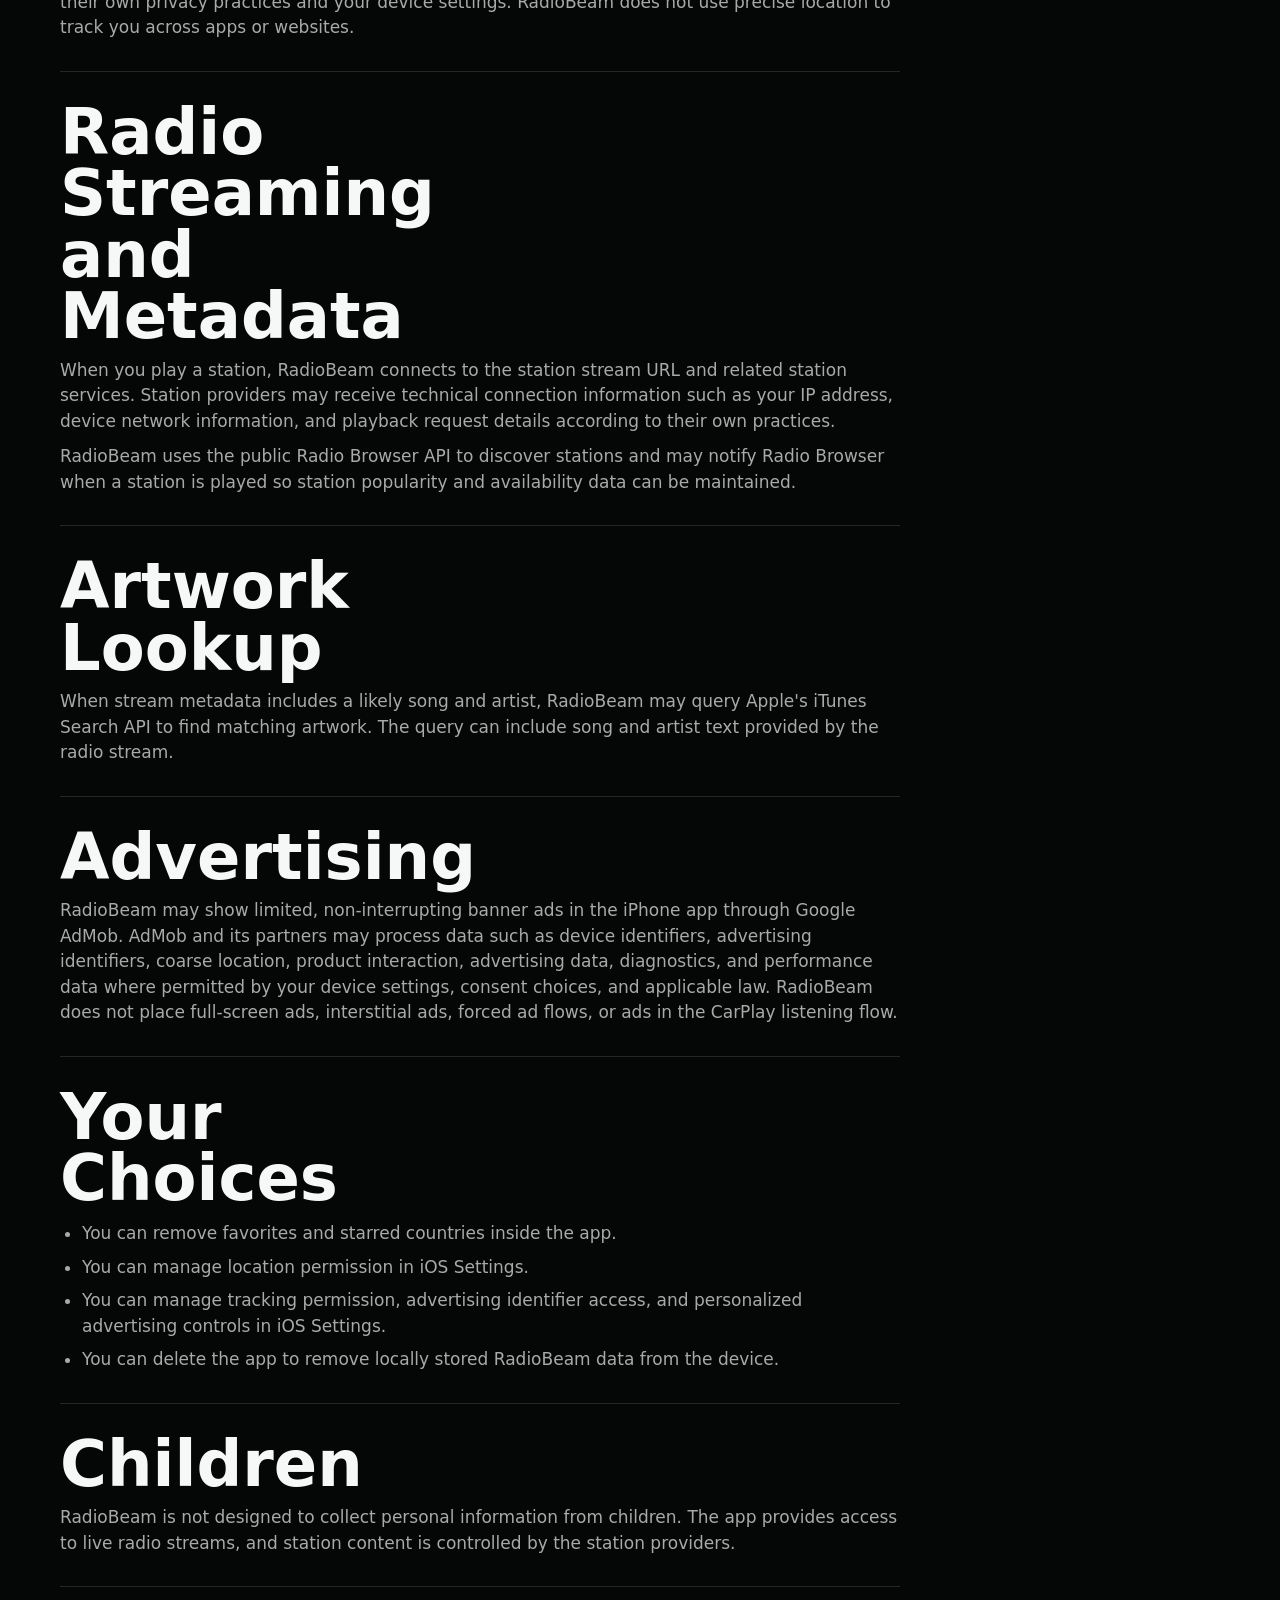
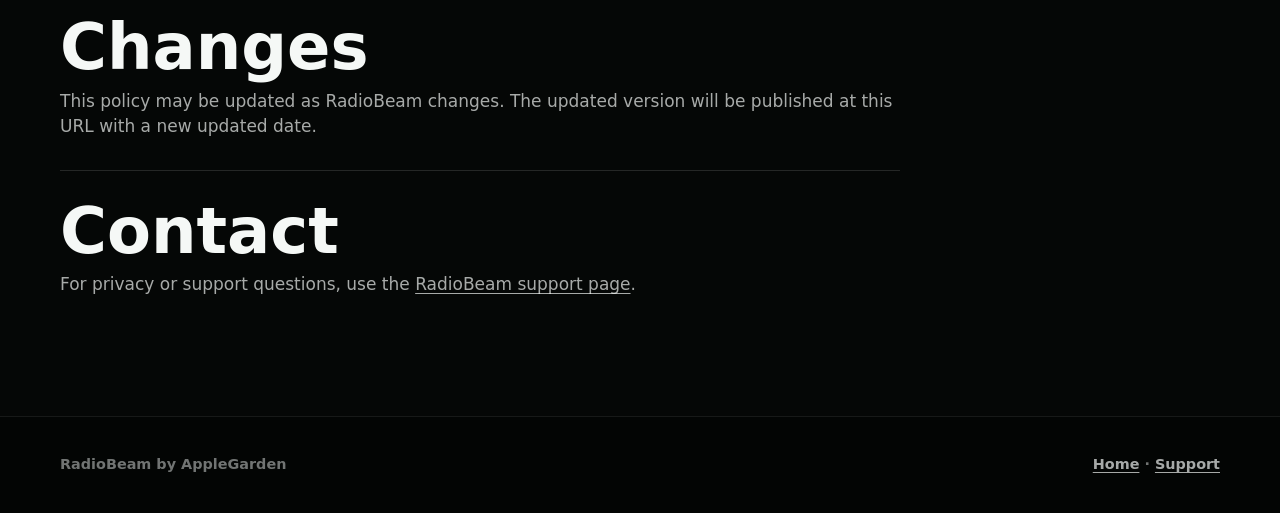
==== commit 7fa6f5cc: "Remove duplicate privacy choices bullet" ====
--- a/docs/privacy/index.html
+++ b/docs/privacy/index.html
@@ -72,7 +72,6 @@
           <ul>
             <li>You can remove favorites and starred countries inside the app.</li>
             <li>You can manage location permission in iOS Settings.</li>
-            <li>You can manage Apple advertising and tracking controls in iOS Settings.</li>
             <li>You can manage tracking permission, advertising identifier access, and personalized advertising controls in iOS Settings.</li>
             <li>You can delete the app to remove locally stored RadioBeam data from the device.</li>
           </ul>
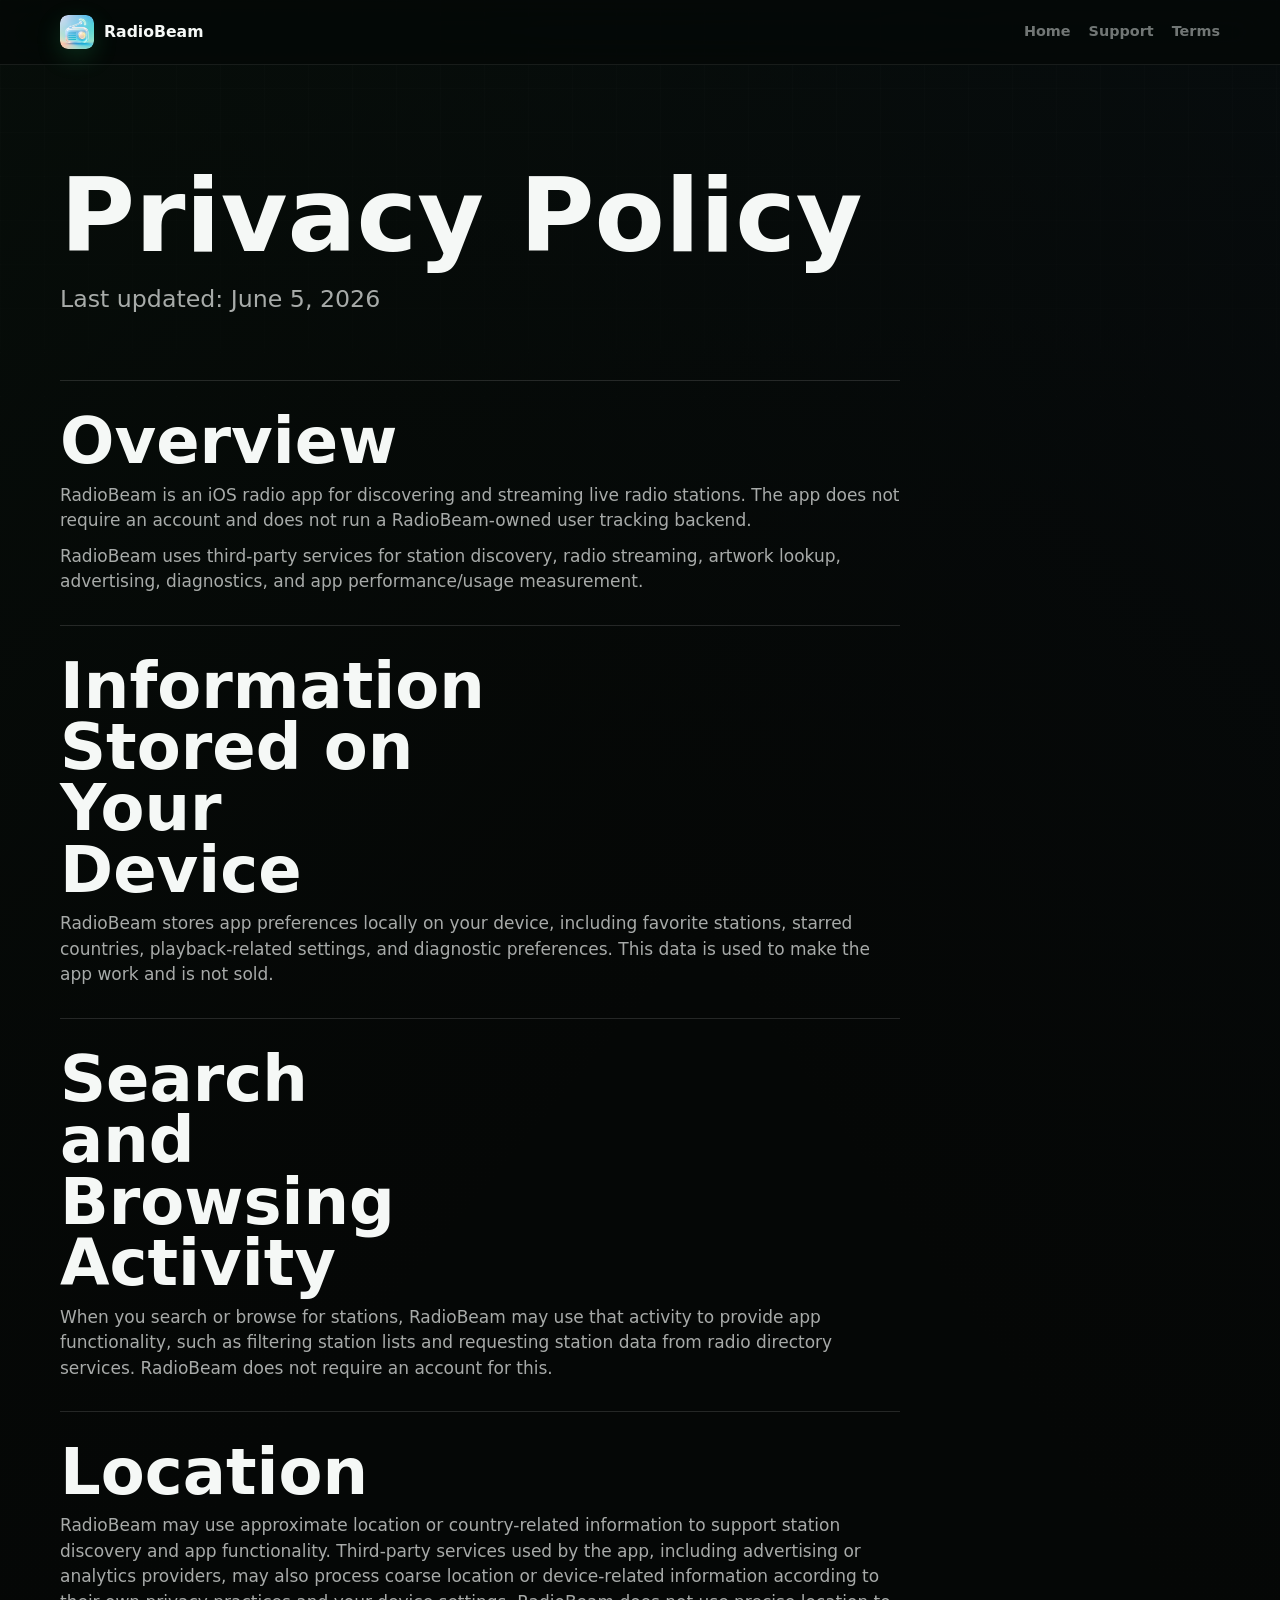
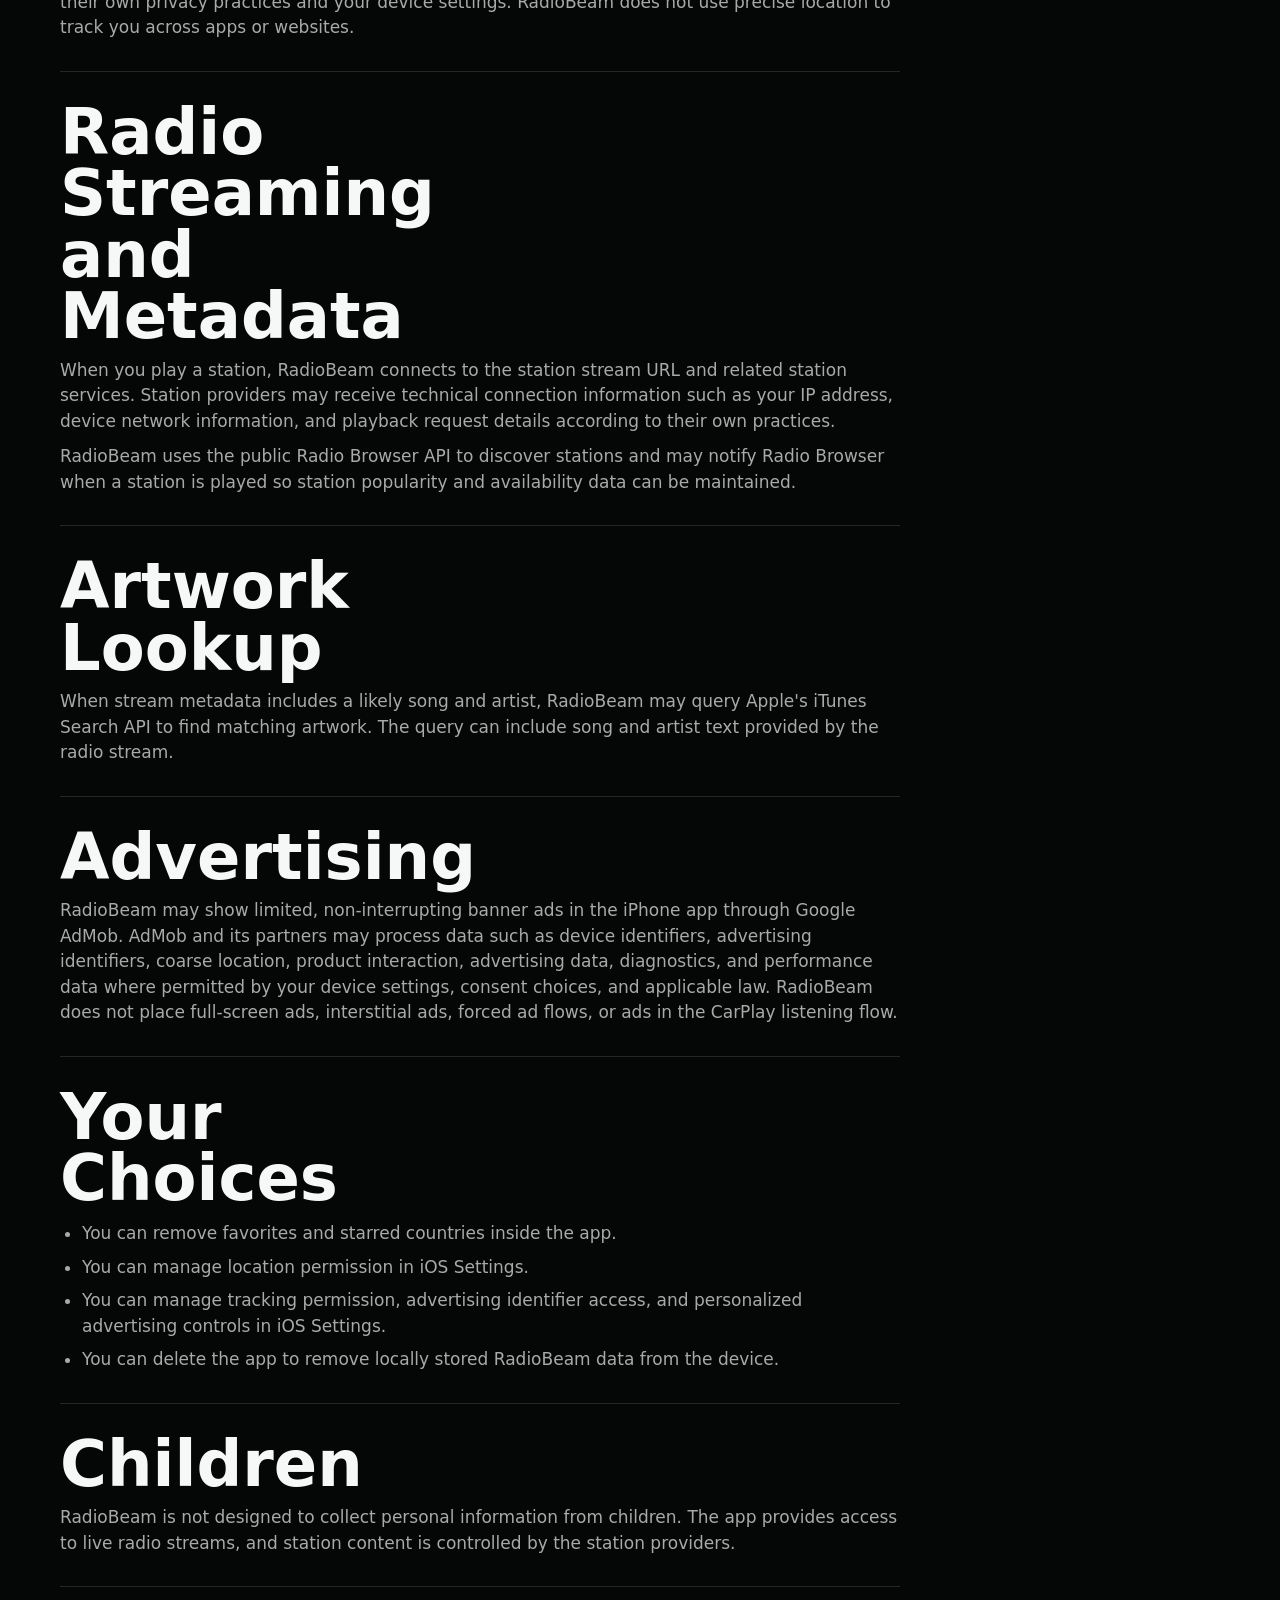
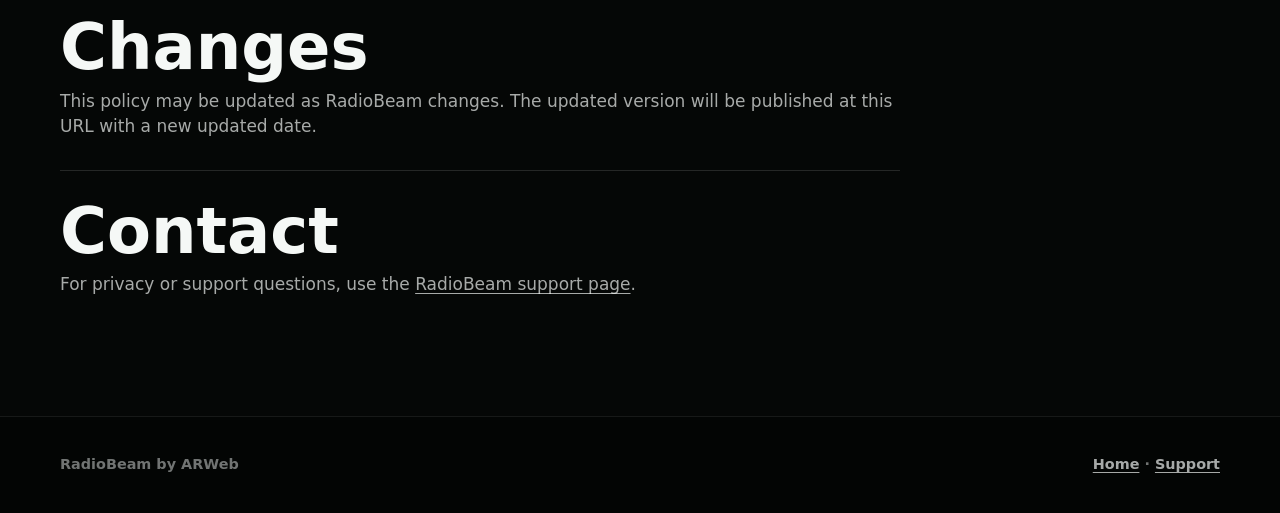
==== commit f3e73710: "Update RadioBeam site footer brand" ====
--- a/docs/privacy/index.html
+++ b/docs/privacy/index.html
@@ -96,7 +96,7 @@
 
     <footer class="site-footer">
       <div class="footer-inner">
-        <span>RadioBeam by AppleGarden</span>
+        <span>RadioBeam by ARWeb</span>
         <span><a href="../">Home</a> · <a href="../support/">Support</a></span>
       </div>
     </footer>
